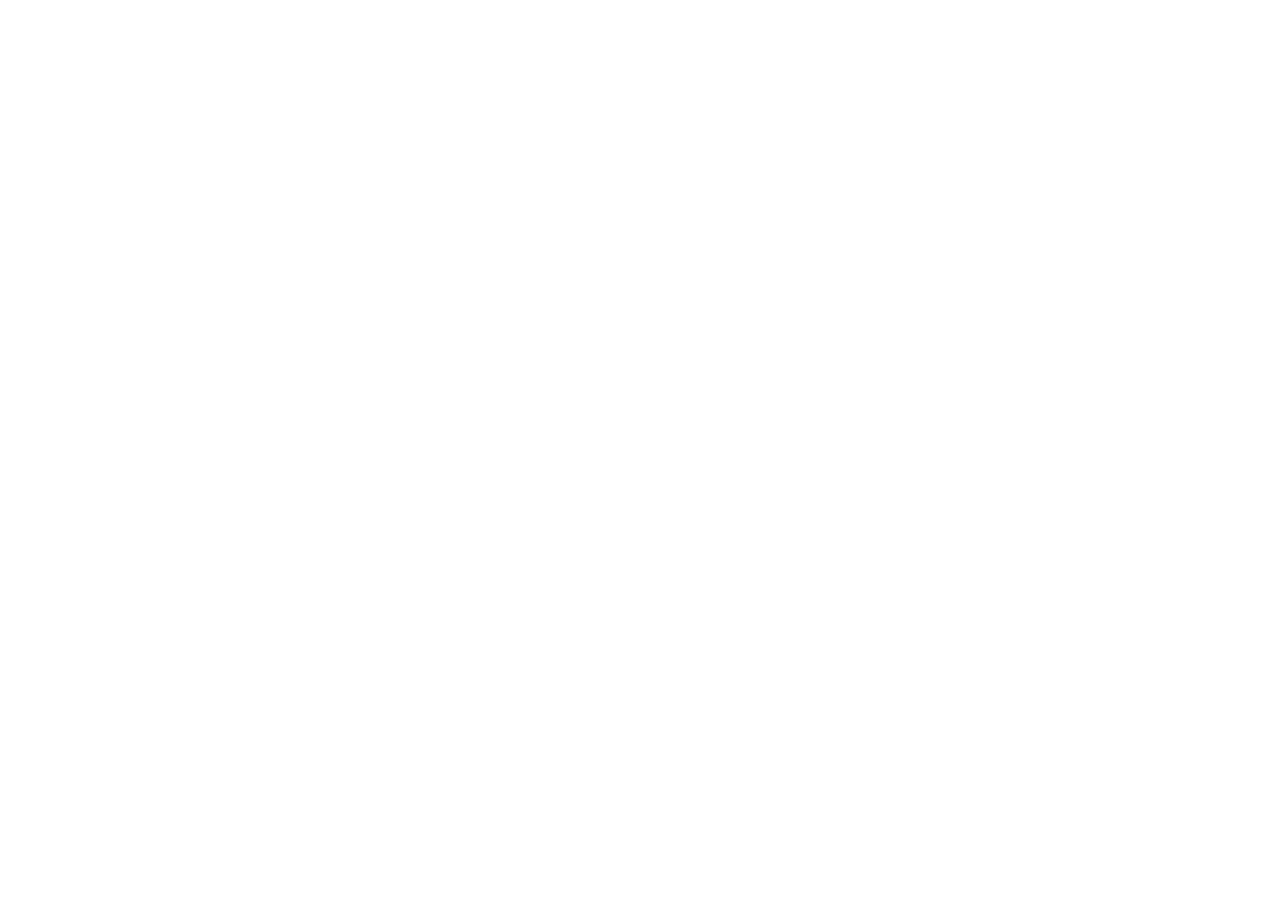
==== index.html @ f38838ea "Recongifure base files" ====
<!DOCTYPE html>
<html lang="en">
   <head>
      <title>MENASA in NYC</title>
      <meta charset="UTF-8">
      <meta name="description" content="MHC 150 - MENASA Final Project">
      <meta name="viewport" content="width=device-width, initial-scale=1, minimum-scale=1">
      <link rel="icon" type="image/x-icon" href="images/favicon.ico">

      <!-- Google Fonts -->
      <link rel="preconnect" href="https://fonts.googleapis.com">
      <link rel="preconnect" href="https://fonts.gstatic.com" crossorigin>
      <link href="https://fonts.googleapis.com/css2?family=Raleway:wght@600;700&display=swap" rel="stylesheet">
      
      <!-- Stylesheets & Javascript -->
      <link rel="stylesheet" href="css/style.css">
   </head>
   <body>
      <div class="layout-container">

      </div>
   </body>
   <script src="js/script.js"></script>
</html>
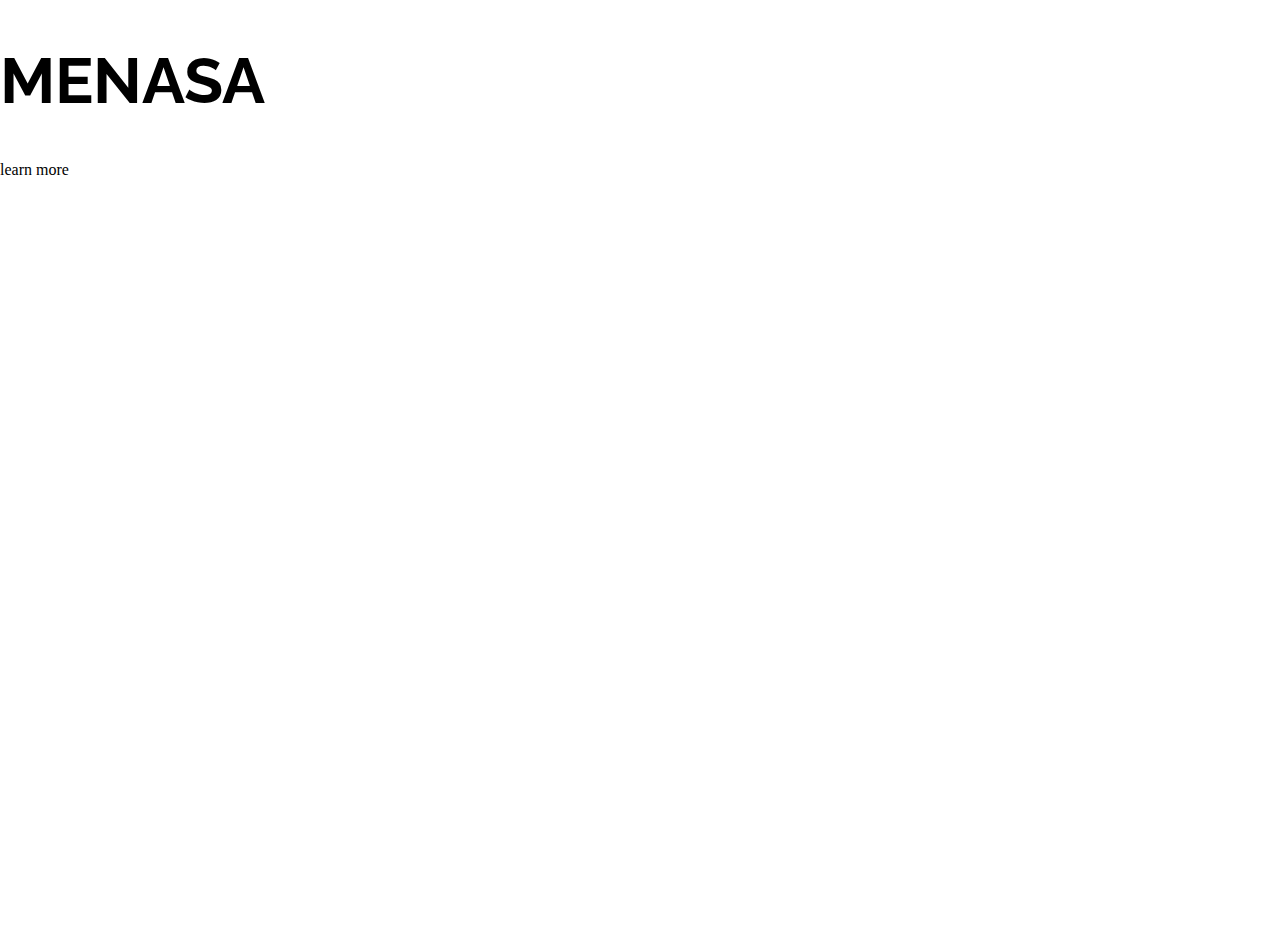
==== commit e121c3cd: "Update file structure. Add base styles." ====
--- a/index.html
+++ b/index.html
@@ -6,18 +6,20 @@
       <meta name="description" content="MHC 150 - MENASA Final Project">
       <meta name="viewport" content="width=device-width, initial-scale=1, minimum-scale=1">
       <link rel="icon" type="image/x-icon" href="images/favicon.ico">
-
-      <!-- Google Fonts -->
-      <link rel="preconnect" href="https://fonts.googleapis.com">
-      <link rel="preconnect" href="https://fonts.gstatic.com" crossorigin>
-      <link href="https://fonts.googleapis.com/css2?family=Raleway:wght@600;700&display=swap" rel="stylesheet">
       
       <!-- Stylesheets & Javascript -->
       <link rel="stylesheet" href="css/style.css">
    </head>
    <body>
       <div class="layout-container">
-
+         <div class="header">
+            <div class="class-desc">
+               <span class="light"></span>
+               <span class="medium"></span>
+            </div>
+            <h1>MENASA</h1>
+            <div class="button">learn more</div>
+         </div>
       </div>
    </body>
    <script src="js/script.js"></script>
--- a/css/style.css
+++ b/css/style.css
@@ -0,0 +1,25 @@
+@import url("https://fonts.googleapis.com/css2?family=Raleway:wght@600;700&display=swap");
+h1 {
+  font-family: "Raleway", sans-serif;
+  font-weight: bold;
+  font-size: 4rem;
+  color: #000000;
+}
+
+* {
+  box-sizing: border-box;
+}
+
+html {
+  width: 100%;
+  height: 100%;
+}
+
+body {
+  width: 100%;
+  height: 100%;
+  margin: 0;
+  padding: 0;
+}
+
+/*# sourceMappingURL=style.css.map */
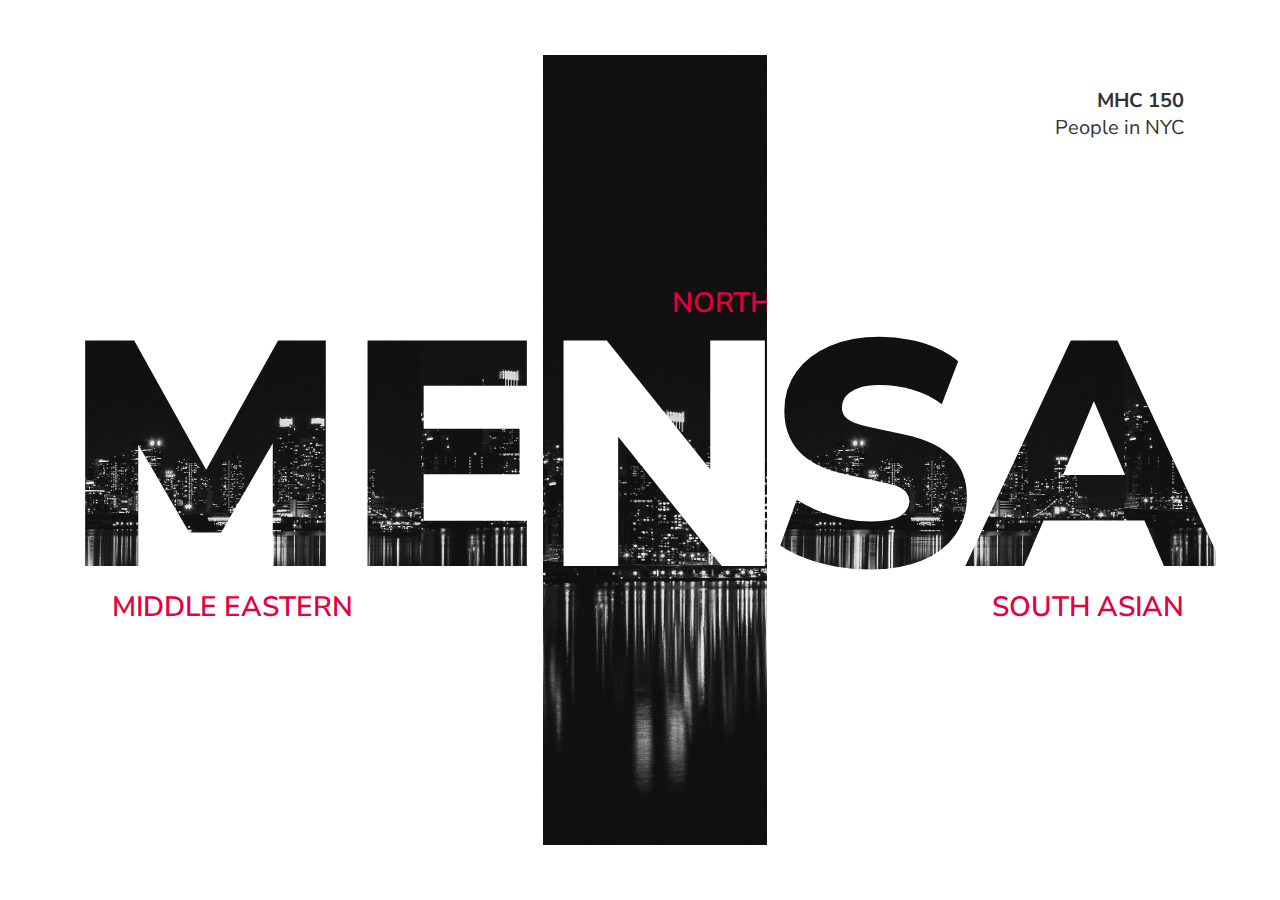
==== commit 41d8331a: "Add basic landing layout" ====
--- a/index.html
+++ b/index.html
@@ -12,13 +12,31 @@
    </head>
    <body>
       <div class="layout-container">
-         <div class="header">
+         <div class="title title-1">
+            <div></div>
+            <h3></h3>
+            <h1 class="landing-bg-text">ME</h1>
+            <h3>Middle Eastern</h3>
+            <div></div>
+         </div>
+         <div class="title title-2">
+            <img src="img/landing_light.jpg">
+            <div></div>
+            <h3>North African</h3>
+            <h1>NA</h1>
+            <h3></h3>
+            <div></div>
+         </div>
+         <div class="title title-3">
             <div class="class-desc">
-               <span class="light"></span>
-               <span class="medium"></span>
+               <span class="bold">MHC 150</span>
+               <span>People in NYC</span>
             </div>
-            <h1>MENASA</h1>
-            <div class="button">learn more</div>
+            <div></div>
+            <h3></h3>
+            <h1 class="landing-bg-text">SA</h1>
+            <h3>South Asian</h3>
+            <div></div>
          </div>
       </div>
    </body>
--- a/css/style.css
+++ b/css/style.css
@@ -1,9 +1,27 @@
-@import url("https://fonts.googleapis.com/css2?family=Raleway:wght@600;700&display=swap");
+@import url("https://fonts.googleapis.com/css2?family=Nunito+Sans:wght@400;600;700;900&display=swap");
 h1 {
-  font-family: "Raleway", sans-serif;
-  font-weight: bold;
-  font-size: 4rem;
+  font-family: "Nunito Sans", sans-serif;
+  font-weight: 900;
+  font-size: 20rem;
+  margin: -5rem 0 -6rem;
   color: #000000;
+}
+
+h3 {
+  font-family: "Nunito Sans", sans-serif;
+  font-weight: 600;
+  font-size: 1.75rem;
+  margin: 0;
+  color: #e50041;
+}
+
+.landing-bg-text {
+  background: url(../../img/landing_light.jpg) -800px;
+  background-size: auto 90vh;
+  background-clip: text;
+  -webkit-background-clip: text;
+  color: transparent;
+  -webkit-text-fill-color: transparent;
 }
 
 * {
@@ -22,4 +40,65 @@
   padding: 0;
 }
 
+.layout-container {
+  width: 100%;
+  height: 100%;
+  padding: calc(10px + 5vh) 5vw;
+  display: grid;
+  grid-template-columns: 1fr 1fr 1fr;
+  align-items: center;
+}
+.layout-container .title {
+  width: 100%;
+  height: 100%;
+  display: grid;
+  position: relative;
+  grid-template-rows: auto 1.75rem 16rem 1.75rem auto;
+  gap: 10px;
+  justify-items: center;
+}
+.layout-container .title h3 {
+  text-transform: uppercase;
+}
+.layout-container .title-1 h3 {
+  margin-left: 3rem;
+  justify-self: start;
+}
+.layout-container .title-2 {
+  overflow: hidden;
+}
+.layout-container .title-2 h1 {
+  color: #FFFFFF;
+}
+.layout-container .title-2 h3 {
+  justify-self: center;
+}
+.layout-container .title-2 img {
+  position: absolute;
+  height: 100vh;
+  top: 0;
+  left: 0;
+  z-index: -1;
+  background-color: #000000;
+}
+.layout-container .title-3 h3 {
+  justify-self: end;
+  margin-right: 2rem;
+}
+.layout-container .title-3 .class-desc {
+  position: absolute;
+  top: 2rem;
+  right: 2rem;
+}
+.layout-container .title-3 .class-desc span {
+  font-size: 1.25rem;
+  display: block;
+  text-align: right;
+  font-family: "Nunito Sans", sans-serif;
+  color: #333333;
+}
+.layout-container .title-3 .class-desc .bold {
+  font-weight: 700;
+}
+
 /*# sourceMappingURL=style.css.map */
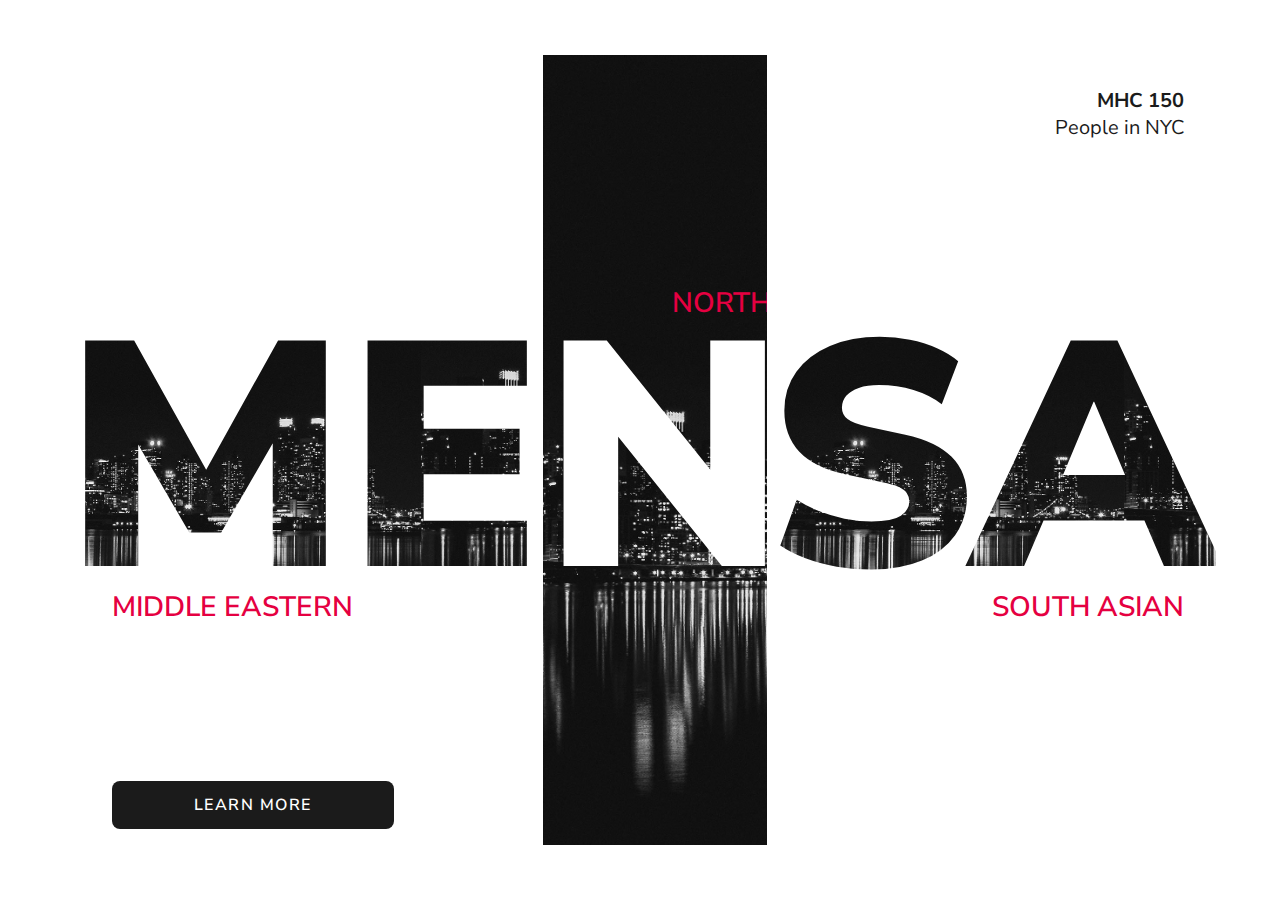
==== commit 2a4f0296: "Add button (no link)" ====
--- a/index.html
+++ b/index.html
@@ -13,6 +13,9 @@
    <body>
       <div class="layout-container">
          <div class="title title-1">
+            <div class="button">
+               <span>Learn more</span>
+            </div>
             <div></div>
             <h3></h3>
             <h1 class="landing-bg-text">ME</h1>
--- a/css/style.css
+++ b/css/style.css
@@ -1,4 +1,31 @@
 @import url("https://fonts.googleapis.com/css2?family=Nunito+Sans:wght@400;600;700;900&display=swap");
+.button {
+  display: block;
+  border-radius: 8px;
+  background-color: #1b1b1b;
+  padding: 13px calc(10px + 15%);
+  text-align: center;
+  transition: background-color ease-out 0.15s;
+  cursor: pointer;
+}
+
+.button > span {
+  letter-spacing: 1.5px;
+  text-transform: uppercase;
+  color: #FFFFFF;
+  font-size: 1rem;
+  font-weight: 600;
+  transition: cubic-bezier(0.54, 1.5, 0.71, 1.07) 0.2s;
+}
+
+.button:hover {
+  background-color: #e50041;
+}
+
+.button:hover > span {
+  letter-spacing: 3px;
+}
+
 h1 {
   font-family: "Nunito Sans", sans-serif;
   font-weight: 900;
@@ -38,6 +65,7 @@
   height: 100%;
   margin: 0;
   padding: 0;
+  font-family: "Nunito Sans", sans-serif;
 }
 
 .layout-container {
@@ -63,6 +91,11 @@
 .layout-container .title-1 h3 {
   margin-left: 3rem;
   justify-self: start;
+}
+.layout-container .title-1 .button {
+  position: absolute;
+  bottom: 1rem;
+  left: 3rem;
 }
 .layout-container .title-2 {
   overflow: hidden;
@@ -94,8 +127,7 @@
   font-size: 1.25rem;
   display: block;
   text-align: right;
-  font-family: "Nunito Sans", sans-serif;
-  color: #333333;
+  color: #1b1b1b;
 }
 .layout-container .title-3 .class-desc .bold {
   font-weight: 700;
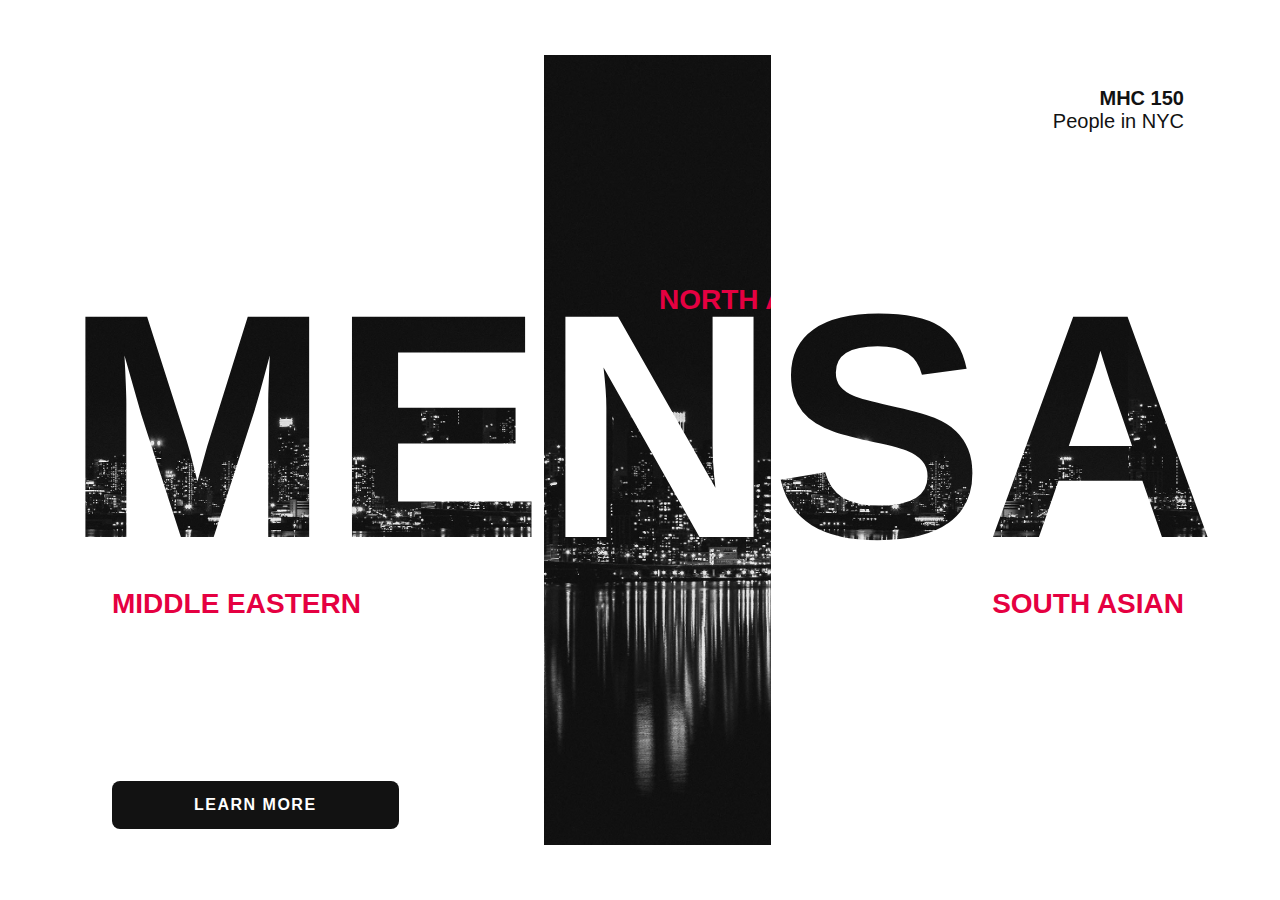
==== commit ecb9354d: "Optimize initial font-loading. Add animations." ====
--- a/index.html
+++ b/index.html
@@ -8,6 +8,9 @@
       <link rel="icon" type="image/x-icon" href="images/favicon.ico">
       
       <!-- Stylesheets & Javascript -->
+      <link rel="preconnect" href="https://fonts.googleapis.com">
+      <link rel="preconnect" href="https://fonts.gstatic.com" crossorigin>
+      <link href="https://fonts.googleapis.com/css2?family=Nunito+Sans:wght@400;600;700;900&display=swap" rel="preload" as="stylesheet">
       <link rel="stylesheet" href="css/style.css">
    </head>
    <body>
--- a/css/style.css
+++ b/css/style.css
@@ -1,9 +1,8 @@
-@import url("https://fonts.googleapis.com/css2?family=Nunito+Sans:wght@400;600;700;900&display=swap");
 .button {
   display: block;
   border-radius: 8px;
-  background-color: #1b1b1b;
-  padding: 13px calc(10px + 15%);
+  background-color: #121212;
+  padding: 15px calc(10px + 15%);
   text-align: center;
   transition: background-color ease-out 0.15s;
   cursor: pointer;
@@ -51,8 +50,66 @@
   -webkit-text-fill-color: transparent;
 }
 
+/* Transitions ----------------------------------------------*/
+@keyframes sf-right {
+  from {
+    opacity: 0;
+    transform: translateX(50%);
+  }
+  to {
+    opacity: 1;
+    transform: translateX(0);
+  }
+}
+@keyframes sf-left {
+  from {
+    opacity: 0;
+    transform: translateX(-50%);
+  }
+  to {
+    opacity: 1;
+    transform: translateX(0);
+  }
+}
+@keyframes sf-top {
+  from {
+    opacity: 0;
+    transform: translateY(-50%);
+  }
+  to {
+    opacity: 1;
+    transform: translateY(0);
+  }
+}
+@keyframes sf-bottom {
+  from {
+    opacity: 0;
+    transform: translateY(50%);
+  }
+  to {
+    opacity: 1;
+    transform: translateY(0);
+  }
+}
+@keyframes fade-in {
+  from {
+    opacity: 0;
+  }
+  to {
+    opacity: 1;
+  }
+}
 * {
   box-sizing: border-box;
+}
+
+.noselect {
+  -webkit-touch-callout: none;
+  -webkit-user-select: none;
+  -khtml-user-select: none;
+  -moz-user-select: none;
+  -ms-user-select: none;
+  user-select: none;
 }
 
 html {
@@ -88,7 +145,11 @@
 .layout-container .title h3 {
   text-transform: uppercase;
 }
+.layout-container .title-1 h1 {
+  animation: sf-top 1000ms ease;
+}
 .layout-container .title-1 h3 {
+  animation: sf-left 1000ms ease;
   margin-left: 3rem;
   justify-self: start;
 }
@@ -101,9 +162,11 @@
   overflow: hidden;
 }
 .layout-container .title-2 h1 {
+  animation: sf-bottom 1000ms ease;
   color: #FFFFFF;
 }
 .layout-container .title-2 h3 {
+  animation: sf-top 1000ms ease;
   justify-self: center;
 }
 .layout-container .title-2 img {
@@ -114,7 +177,11 @@
   z-index: -1;
   background-color: #000000;
 }
+.layout-container .title-3 h1 {
+  animation: sf-top 1000ms ease;
+}
 .layout-container .title-3 h3 {
+  animation: sf-right 1000ms ease;
   justify-self: end;
   margin-right: 2rem;
 }
@@ -127,7 +194,7 @@
   font-size: 1.25rem;
   display: block;
   text-align: right;
-  color: #1b1b1b;
+  color: #121212;
 }
 .layout-container .title-3 .class-desc .bold {
   font-weight: 700;
